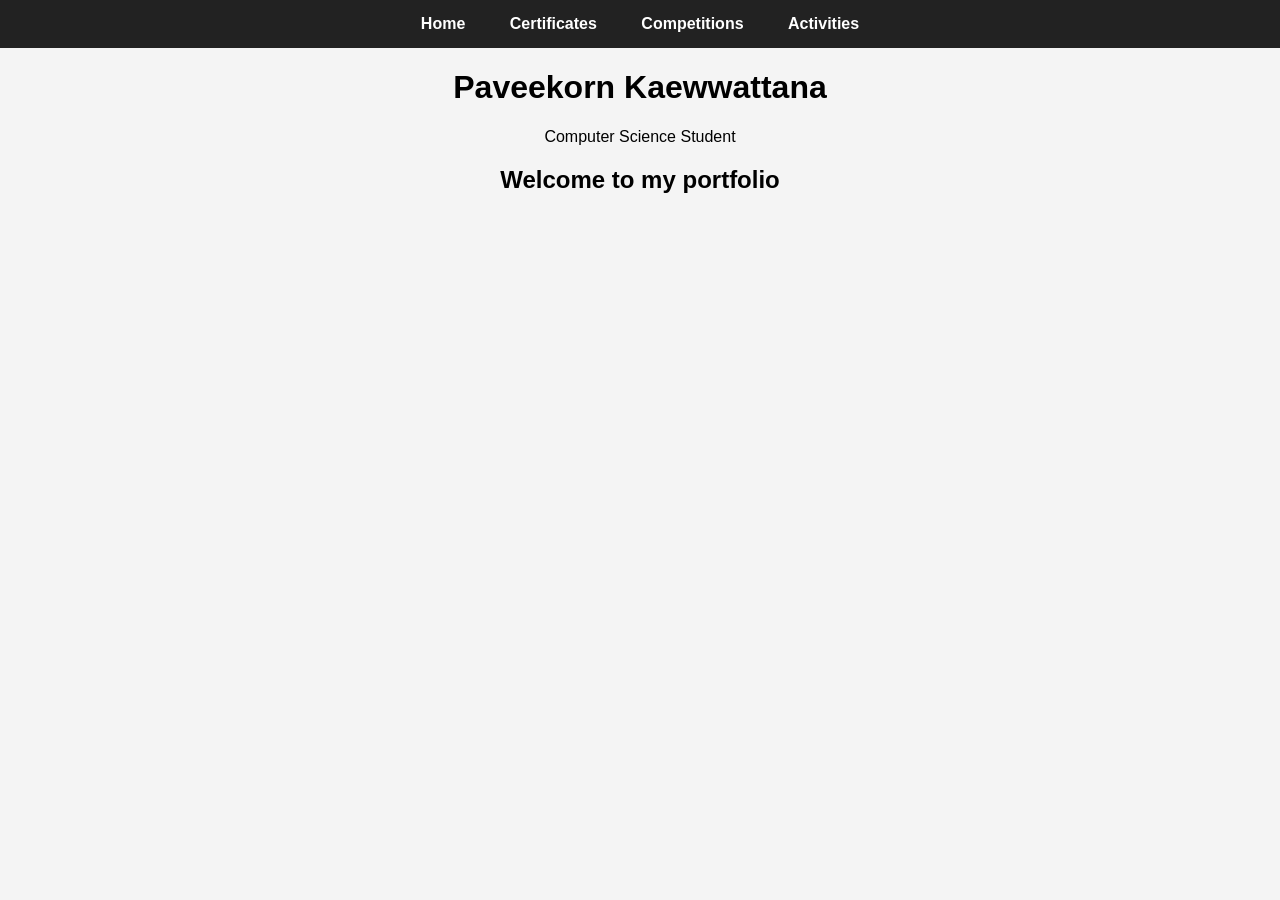
==== index.html @ c0d2a820 "Create index.html" ====
<!DOCTYPE html>
<html>
<head>
<meta charset="UTF-8">
<title>Paveekorn Portfolio</title>

<style>

body{
font-family: Arial;
background:#f4f4f4;
text-align:center;
margin:0;
}

nav{
background:#222;
padding:15px;
}

nav a{
color:white;
margin:20px;
text-decoration:none;
font-weight:bold;
}

.container{
display:flex;
flex-wrap:wrap;
justify-content:center;
}

.card{
background:white;
width:250px;
margin:20px;
padding:10px;
border-radius:10px;
box-shadow:0 2px 8px rgba(0,0,0,0.1);
}

.card img{
width:100%;
border-radius:5px;
}

</style>

</head>

<body>

<nav>
<a href="index.html">Home</a>
<a href="certificates.html">Certificates</a>
<a href="competition.html">Competitions</a>
<a href="activities.html">Activities</a>
</nav>

<h1>Paveekorn Kaewwattana</h1>
<p>Computer Science Student</p>

<h2>Welcome to my portfolio</h2>

</body>
</html>
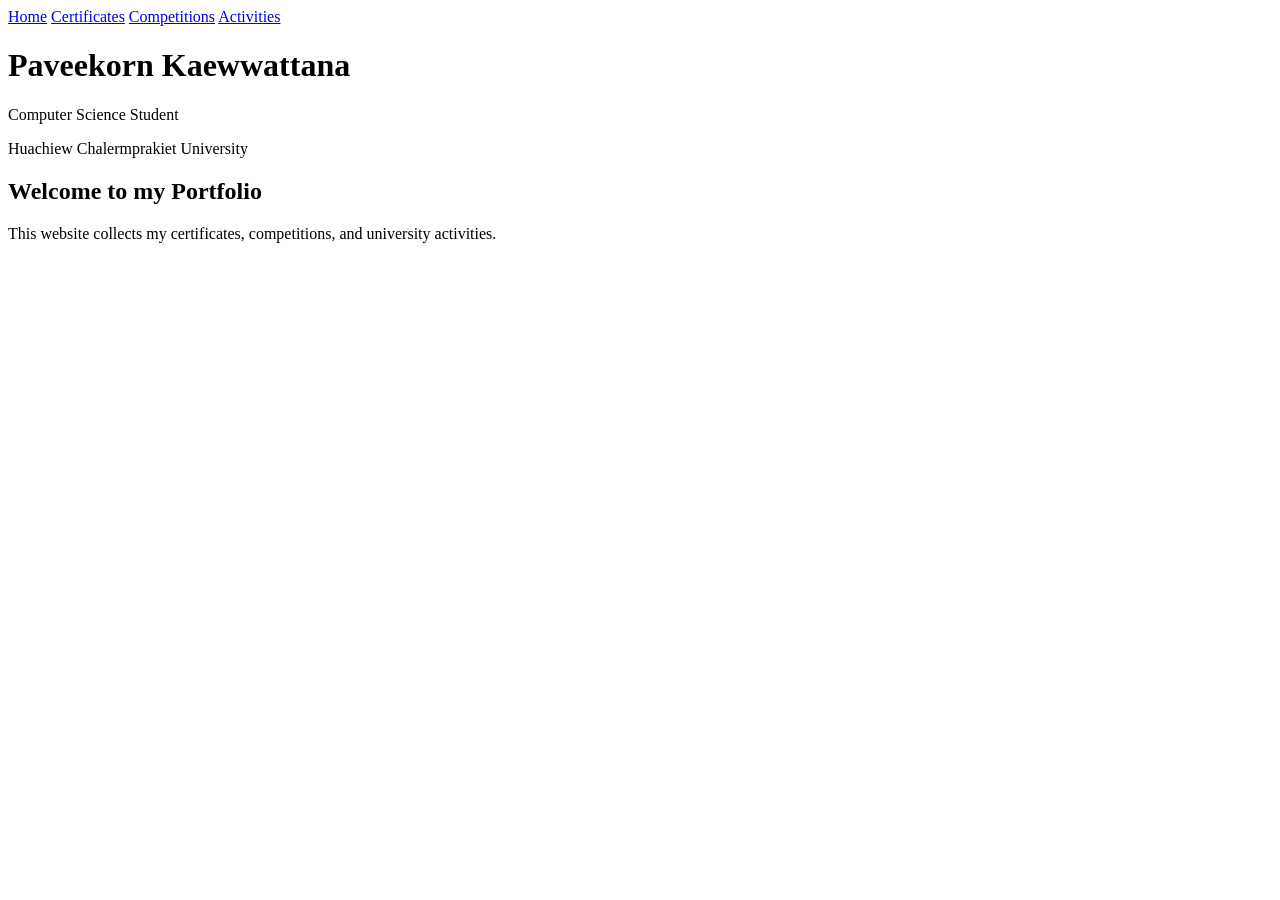
==== commit b15a99d0: "Update index.html" ====
--- a/index.html
+++ b/index.html
@@ -2,51 +2,8 @@
 <html>
 <head>
 <meta charset="UTF-8">
-<title>Paveekorn Portfolio</title>
-
-<style>
-
-body{
-font-family: Arial;
-background:#f4f4f4;
-text-align:center;
-margin:0;
-}
-
-nav{
-background:#222;
-padding:15px;
-}
-
-nav a{
-color:white;
-margin:20px;
-text-decoration:none;
-font-weight:bold;
-}
-
-.container{
-display:flex;
-flex-wrap:wrap;
-justify-content:center;
-}
-
-.card{
-background:white;
-width:250px;
-margin:20px;
-padding:10px;
-border-radius:10px;
-box-shadow:0 2px 8px rgba(0,0,0,0.1);
-}
-
-.card img{
-width:100%;
-border-radius:5px;
-}
-
-</style>
-
+<title>Paveekorn certificates, competitions, and university activities.</title>
+<link rel="stylesheet" href="style.css">
 </head>
 
 <body>
@@ -58,10 +15,16 @@
 <a href="activities.html">Activities</a>
 </nav>
 
+<header>
 <h1>Paveekorn Kaewwattana</h1>
 <p>Computer Science Student</p>
+<p>Huachiew Chalermprakiet University</p>
+</header>
 
-<h2>Welcome to my portfolio</h2>
+<section>
+<h2>Welcome to my Portfolio</h2>
+<p>This website collects my certificates, competitions, and university activities.</p>
+</section>
 
 </body>
 </html>
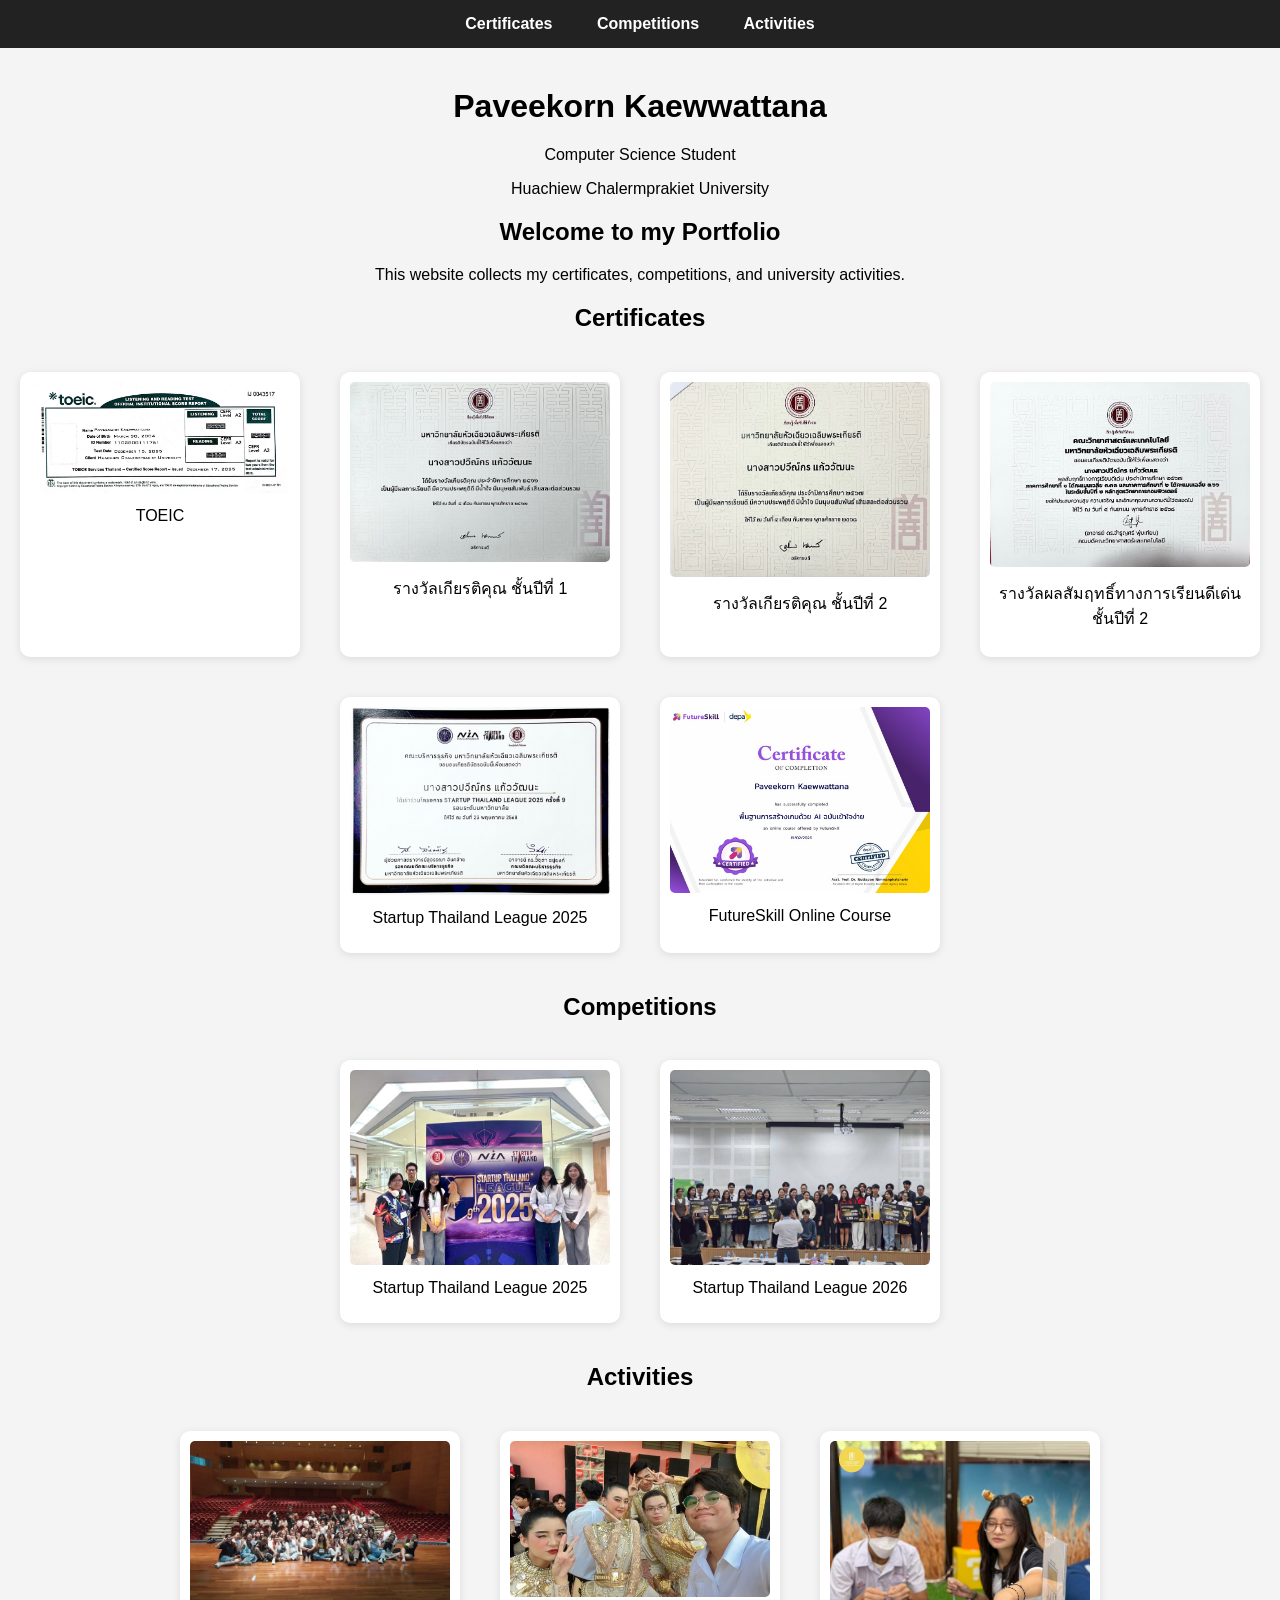
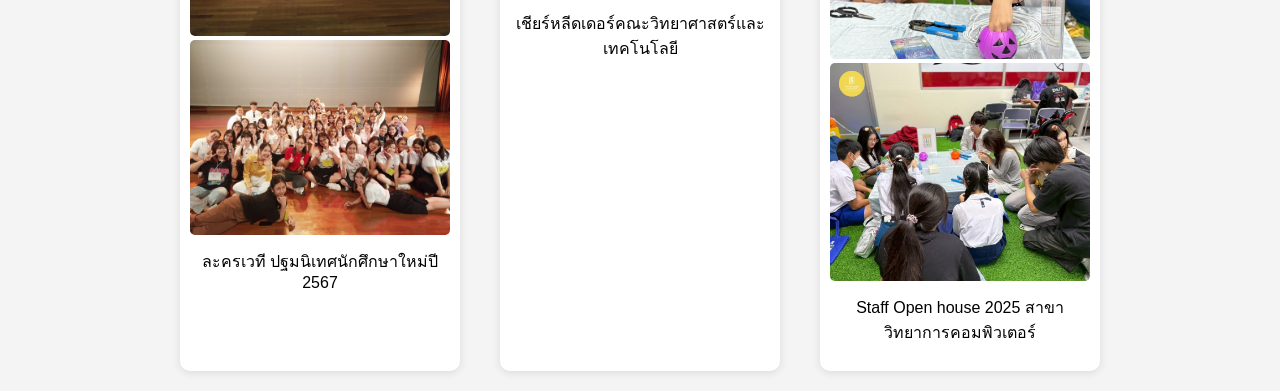
==== commit 77082154: "Update index.html" ====
--- a/index.html
+++ b/index.html
@@ -9,10 +9,9 @@
 <body>
 
 <nav>
-<a href="index.html">Home</a>
-<a href="certificates.html">Certificates</a>
-<a href="competition.html">Competitions</a>
-<a href="activities.html">Activities</a>
+<a href="#certificates">Certificates</a>
+<a href="#competitions">Competitions</a>
+<a href="#activities">Activities</a>
 </nav>
 
 <header>
@@ -26,5 +25,86 @@
 <p>This website collects my certificates, competitions, and university activities.</p>
 </section>
 
+
+<!-- CERTIFICATES -->
+<h2 id="certificates">Certificates</h2>
+
+<div class="container">
+
+<div class="card">
+<img src="images/cert1.jpg">
+<p>TOEIC</p>
+</div>
+
+<div class="card">
+<img src="images/cert2.jpg">
+<p>รางวัลเกียรติคุณ ชั้นปีที่ 1</p>
+</div>
+
+<div class="card">
+<img src="images/cert3.jpg">
+<p>รางวัลเกียรติคุณ ชั้นปีที่ 2</p>
+</div>
+
+<div class="card">
+<img src="images/cert4.jpg">
+<p>รางวัลผลสัมฤทธิ์ทางการเรียนดีเด่น ชั้นปีที่ 2</p>
+</div>
+
+<div class="card">
+<img src="images/cert5.jpg">
+<p>Startup Thailand League 2025</p>
+</div>
+
+<div class="card">
+<img src="images/cert6.jpg">
+<p>FutureSkill Online Course</p>
+</div>
+
+</div>
+
+
+<!-- COMPETITIONS -->
+<h2 id="competitions">Competitions</h2>
+
+<div class="container">
+
+<div class="card">
+<img src="images/comp1.jpg">
+<p>Startup Thailand League 2025</p>
+</div>
+
+<div class="card">
+<img src="images/comp2.jpg">
+<p>Startup Thailand League 2026</p>
+</div>
+
+</div>
+
+
+<!-- ACTIVITIES -->
+<h2 id="activities">Activities</h2>
+
+<div class="container">
+
+<div class="card">
+<img src="images/act1.jpg">
+<img src="images/act2.jpg">
+<p>ละครเวที ปฐมนิเทศนักศึกษาใหม่ปี 2567</p>
+</div>
+
+<div class="card">
+<img src="images/act3.jpg">
+<p>เชียร์หลีดเดอร์คณะวิทยาศาสตร์และเทคโนโลยี</p>
+</div>
+
+<div class="card">
+<img src="images/act4.jpg">
+<img src="images/act5.jpg">
+<p>Staff Open house 2025 สาขาวิทยาการคอมพิวเตอร์</p>
+</div>
+
+</div>
+
 </body>
 </html>
--- a/style.css
+++ b/style.css
@@ -0,0 +1,56 @@
+body{
+font-family: Arial, sans-serif;
+background:#f4f4f4;
+margin:0;
+text-align:center;
+}
+
+nav{
+background:#222;
+padding:15px;
+}
+
+nav a{
+color:white;
+margin:20px;
+text-decoration:none;
+font-weight:bold;
+}
+
+nav a:hover{
+color:#00adb5;
+}
+
+header{
+margin-top:40px;
+}
+
+.container{
+display:flex;
+flex-wrap:wrap;
+justify-content:center;
+}
+
+.card{
+background:white;
+width:260px;
+margin:20px;
+padding:10px;
+border-radius:10px;
+box-shadow:0 2px 8px rgba(0,0,0,0.1);
+}
+
+.card img{
+width:100%;
+border-radius:5px;
+}
+
+.card p{
+margin-top:10px;
+}
+
+.container{
+display:flex;
+flex-wrap:wrap;
+justify-content:center;
+}
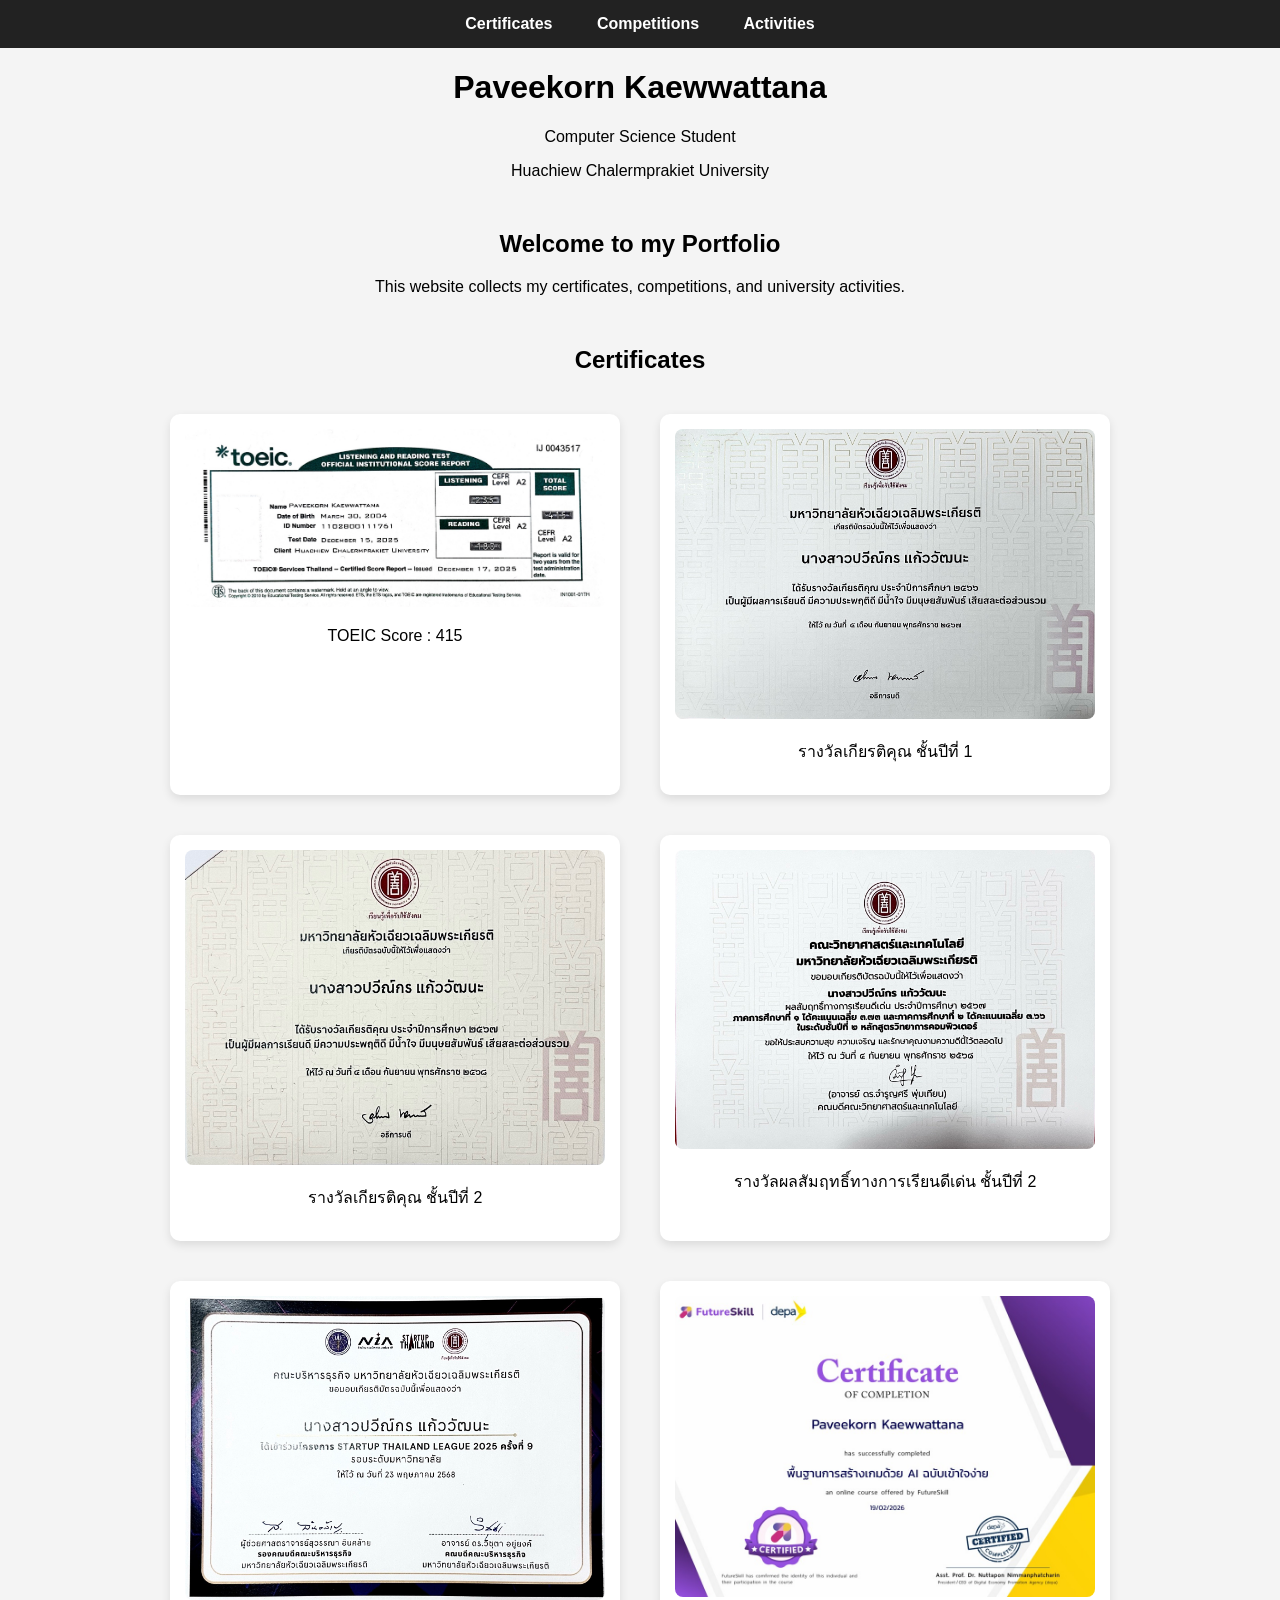
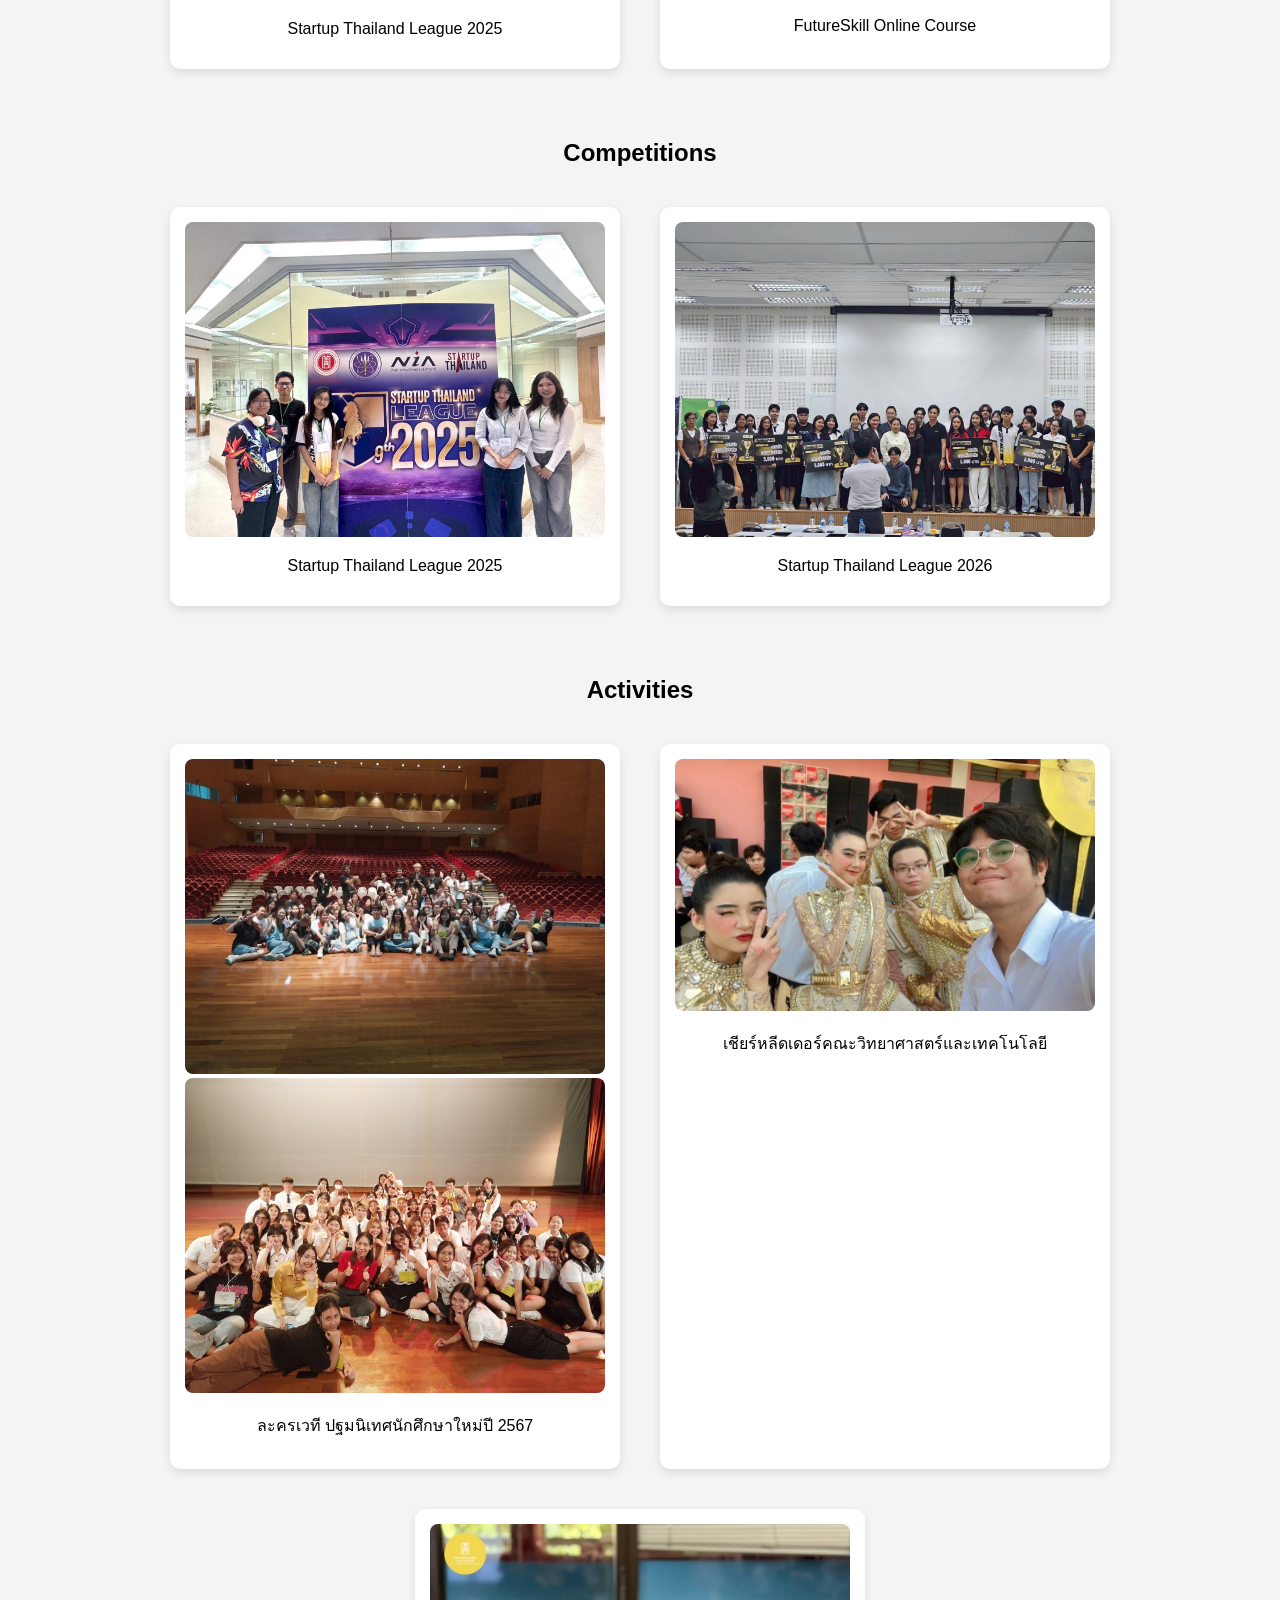
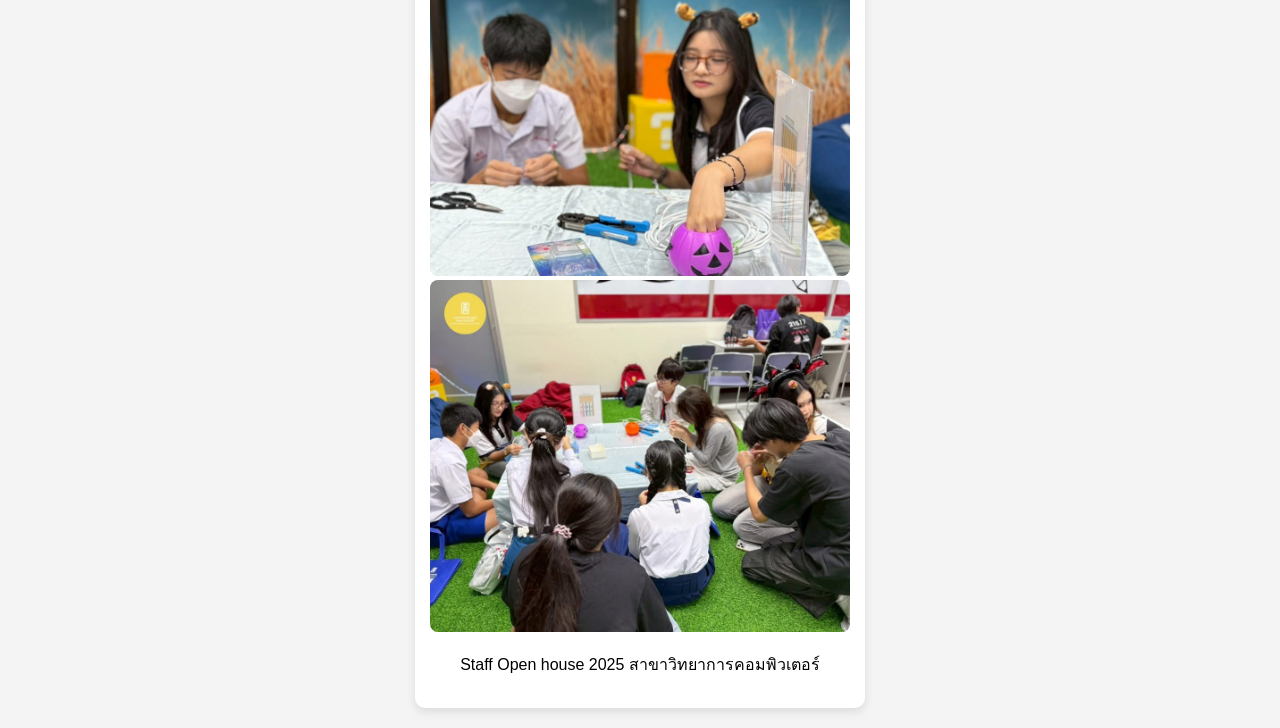
==== commit 479ad2c8: "Update index.html" ====
--- a/index.html
+++ b/index.html
@@ -33,7 +33,7 @@
 
 <div class="card">
 <img src="images/cert1.jpg">
-<p>TOEIC</p>
+<p>TOEIC Score : 415</p>
 </div>
 
 <div class="card">
--- a/style.css
+++ b/style.css
@@ -1,5 +1,5 @@
 body{
-font-family: Arial, sans-serif;
+font-family: Arial;
 background:#f4f4f4;
 margin:0;
 text-align:center;
@@ -17,12 +17,8 @@
 font-weight:bold;
 }
 
-nav a:hover{
-color:#00adb5;
-}
-
-header{
-margin-top:40px;
+h2{
+margin-top:50px;
 }
 
 .container{
@@ -33,24 +29,19 @@
 
 .card{
 background:white;
-width:260px;
+width:420px;   /* รูปใหญ่ขึ้น */
 margin:20px;
-padding:10px;
+padding:15px;
 border-radius:10px;
-box-shadow:0 2px 8px rgba(0,0,0,0.1);
+box-shadow:0 4px 10px rgba(0,0,0,0.1);
 }
 
 .card img{
 width:100%;
-border-radius:5px;
+border-radius:8px;
 }
 
-.card p{
-margin-top:10px;
+.card img:hover{
+transform:scale(1.05);
+transition:0.3s;
 }
-
-.container{
-display:flex;
-flex-wrap:wrap;
-justify-content:center;
-}
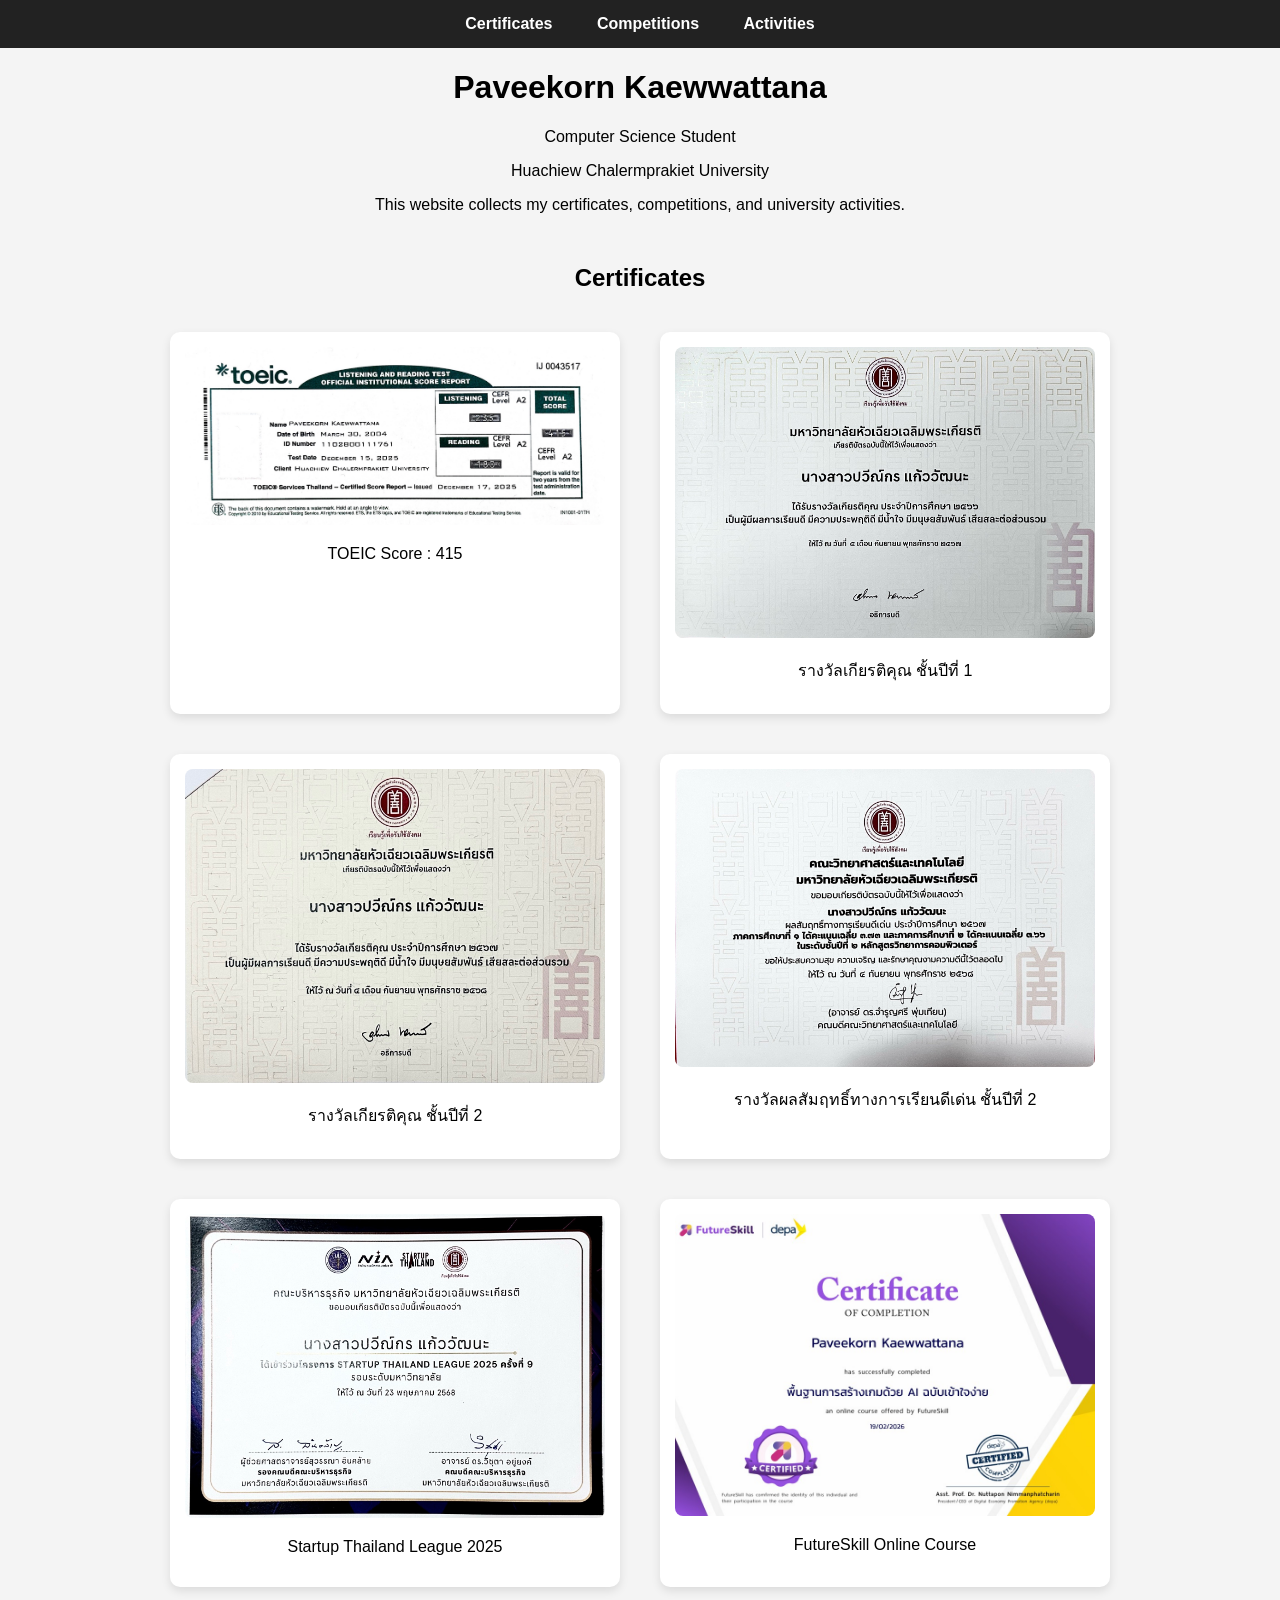
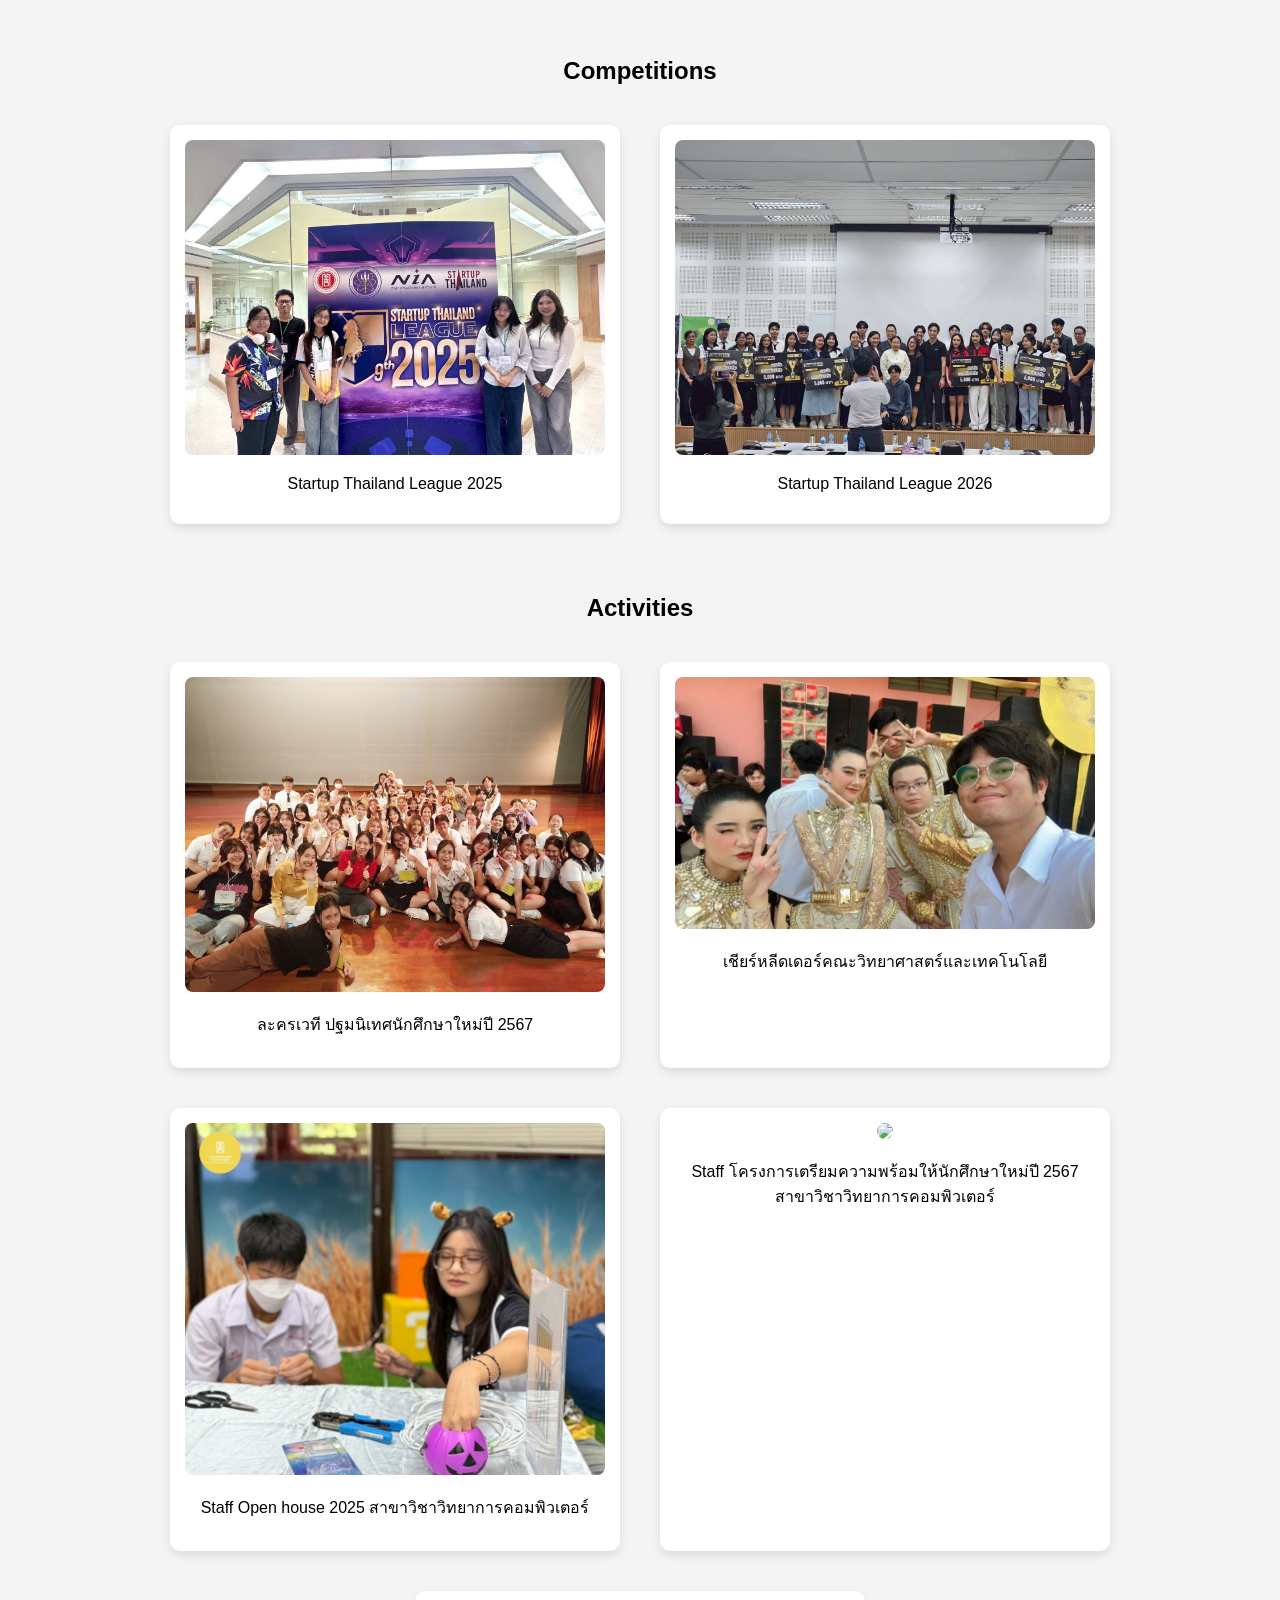
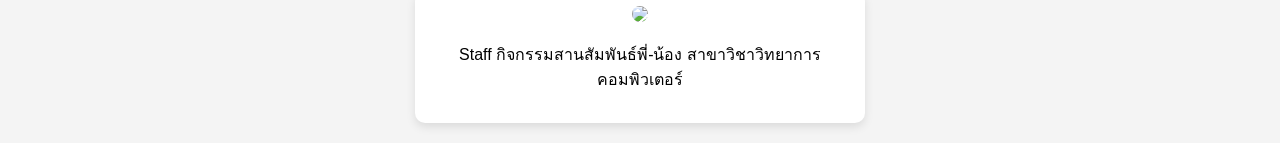
==== commit 9cbcf46d: "Update index.html" ====
--- a/index.html
+++ b/index.html
@@ -21,7 +21,6 @@
 </header>
 
 <section>
-<h2>Welcome to my Portfolio</h2>
 <p>This website collects my certificates, competitions, and university activities.</p>
 </section>
 
@@ -88,7 +87,6 @@
 <div class="container">
 
 <div class="card">
-<img src="images/act1.jpg">
 <img src="images/act2.jpg">
 <p>ละครเวที ปฐมนิเทศนักศึกษาใหม่ปี 2567</p>
 </div>
@@ -100,8 +98,17 @@
 
 <div class="card">
 <img src="images/act4.jpg">
-<img src="images/act5.jpg">
-<p>Staff Open house 2025 สาขาวิทยาการคอมพิวเตอร์</p>
+<p>Staff Open house 2025 สาขาวิชาวิทยาการคอมพิวเตอร์</p>
+</div>
+
+<div class="card">
+<img src="images/act6.jpg">
+<p>Staff โครงการเตรียมความพร้อมให้นักศึกษาใหม่ปี 2567 สาขาวิชาวิทยาการคอมพิวเตอร์</p>
+</div>
+
+<div class="card">
+<img src="images/act7.jpg">
+<p>Staff กิจกรรมสานสัมพันธ์พี่-น้อง สาขาวิชาวิทยาการคอมพิวเตอร์</p>
 </div>
 
 </div>
